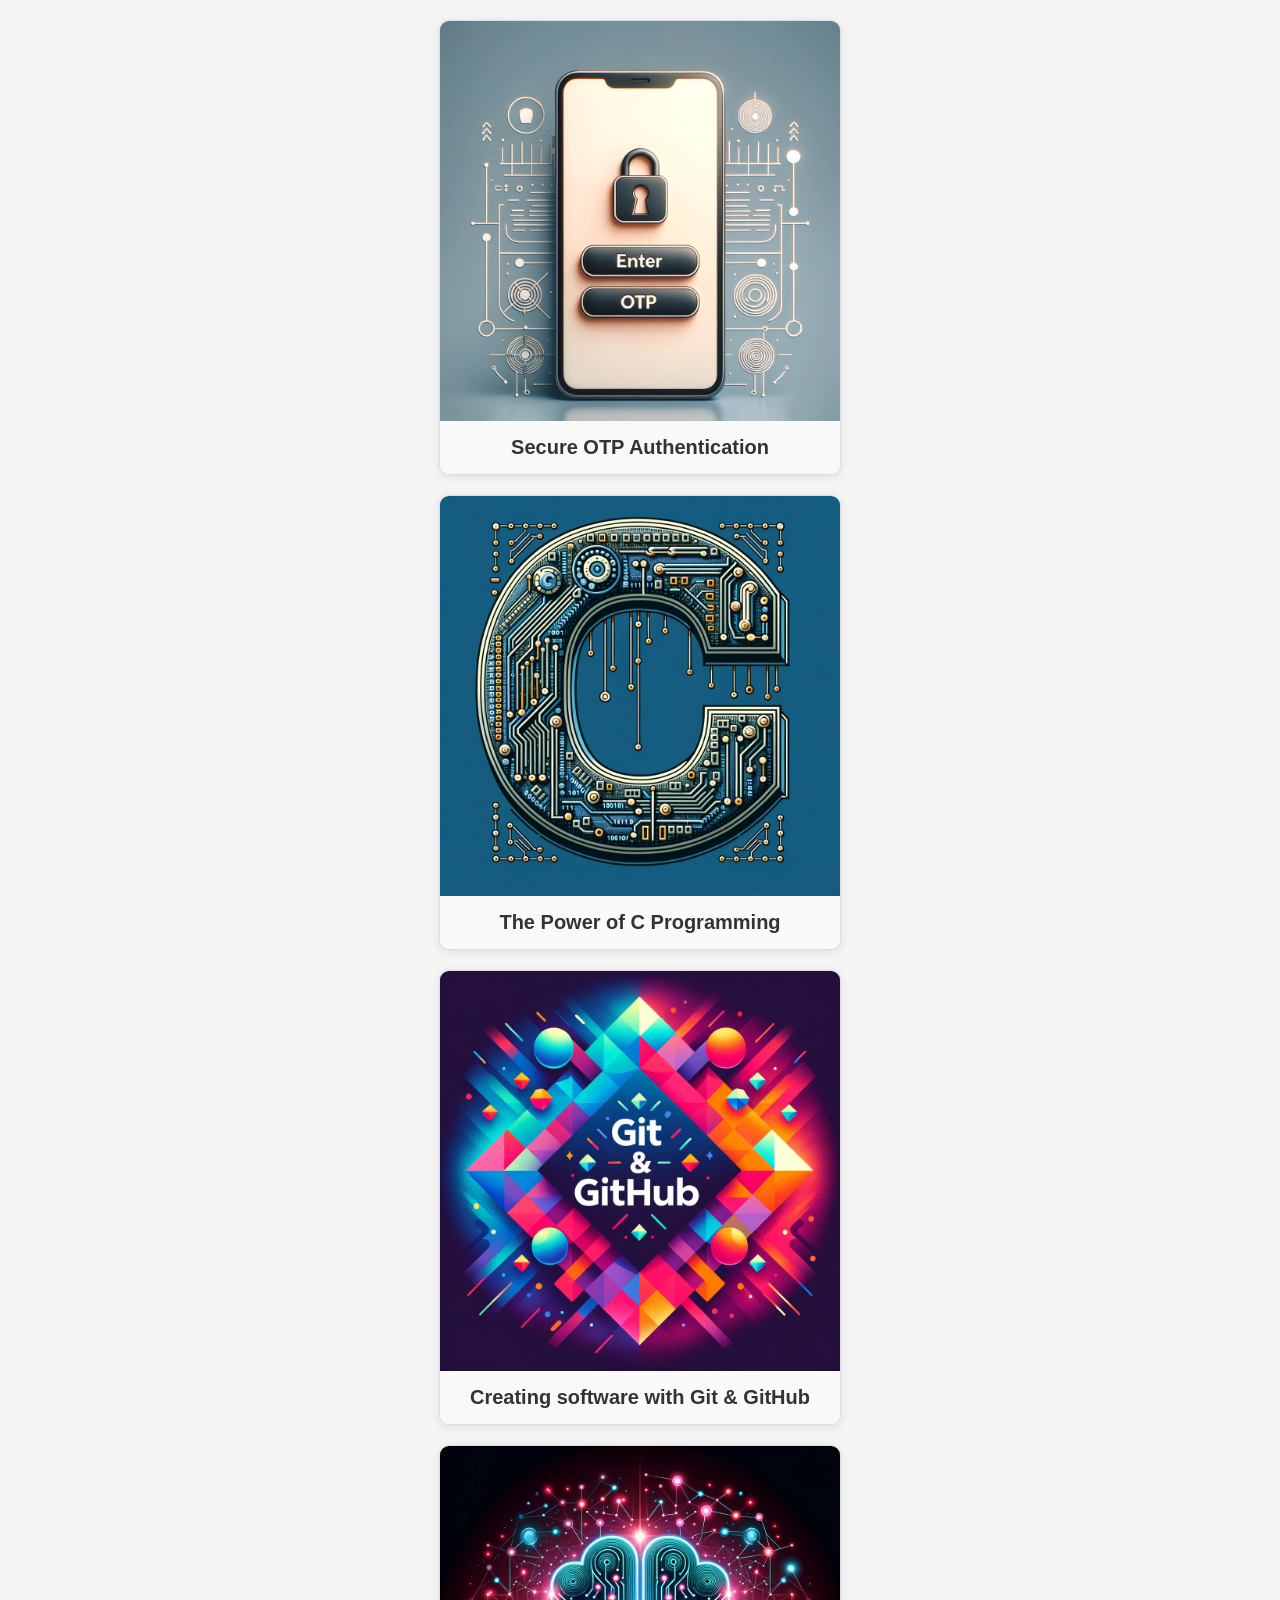
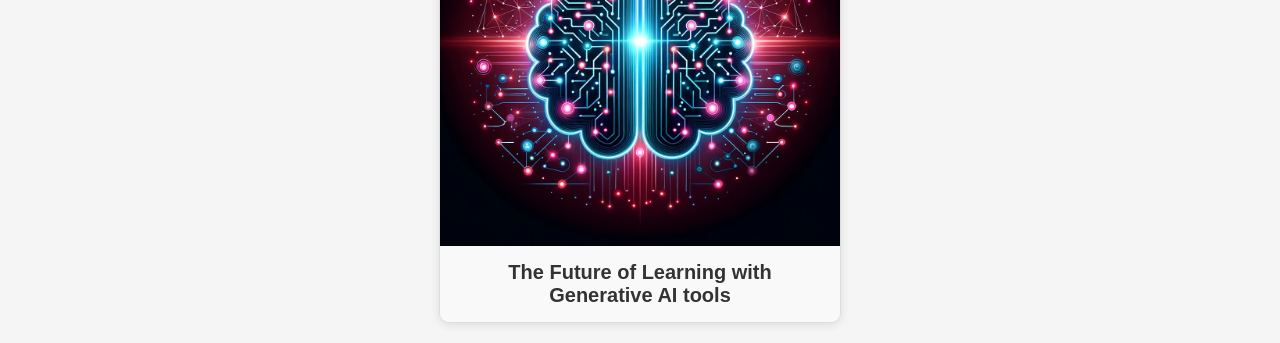
==== docs/index.html @ 2ae72584 "for presentation" ====
<!DOCTYPE html>
<html lang="en">
<head>
    <meta charset="UTF-8">
    <meta name="viewport" content="width=device-width, initial-scale=1.0">
    <title>Main Page</title>
    <link rel="stylesheet" href="styles.css">
</head>
<body>
    <div class="section" onclick="location.href='otp.html'">
        <img src="assets/otp.jpg" alt="OTP Image">
        <h2>Secure OTP Authentication</h2>
    </div>
    <div class="section" onclick="location.href='c_lang.html'">
        <img src="assets/c.jpg" alt="C Language Image">
        <h2>The Power of C Programming</h2>
    </div>
    <div class="section" onclick="location.href='git_github.html'">
        <img src="assets/git-github.jpg" alt="Git & GitHub Image">
        <h2>Creating software with Git & GitHub</h2>
    </div>
    <div class="section" onclick="location.href='gen_ai_tools.html'">
        <img src="assets/gen-ai.jpg" alt="Generative AI Image">
        <h2>The Future of Learning with Generative AI tools</h2>
    </div>
</body>
</html>
---- docs/styles.css ----
body {
    font-family: Arial, sans-serif;
    margin: 0;
    padding: 0;
}

.section {
    width: 100%;
    max-width: 400px;
    margin: 20px auto;
    border: 1px solid #ddd;
    border-radius: 10px;
    overflow: hidden;
    cursor: pointer;
    box-shadow: 0 2px 10px rgba(0, 0, 0, 0.1);
}

.section img {
    width: 100%;
    height: auto;
    display: block;
}

.section h2 {
    font-size: 20px;
    padding: 15px;
    margin: 0;
    background-color: #f9f9f9;
    text-align: center;
}

.content-wrapper {
    max-width: 800px;
    margin: 40px auto;
    padding: 20px;
    border: 1px solid #ddd;
    border-radius: 10px;
    box-shadow: 0 2px 10px rgba(0, 0, 0, 0.1);
}

.top-image {
    width: 100%;
    height: auto;
    display: block;
    margin-bottom: 20px;
}

h1 {
    font-size: 24px;
    margin-bottom: 20px;
    text-align: center;
}

.step {
    margin-bottom: 20px;
}

.step h2 {
    font-size: 20px;
    margin-bottom: 10px;
}

.step p {
    margin: 0;
}

a {
    color: #007BFF;
    text-decoration: none;
}

a:hover {
    text-decoration: underline;
}

body {
    font-family: Arial, sans-serif;
    margin: 0;
    padding: 0;
    background-color: #f4f4f4;
    color: #333;
}

.header-image {
    display: block;
    width: 100%;
    max-height: 200px;
    object-fit: cover;
    margin-bottom: 20px;
}

h1 {
    text-align: center;
    background-color: #333;
    color: #fff;
    padding: 10px 0;
    margin-bottom: 20px;
}

.exercise-table {
    width: 80%;
    margin: 0 auto;
    border-collapse: collapse;
    box-shadow: 0 0 20px rgba(0, 0, 0, 0.1);
}

.exercise-table td {
    padding: 15px;
    border: 1px solid #ddd;
    background-color: #fff;
}

.exercise-table td a {
    text-decoration: none;
    color: #007BFF;
    margin-right: 10px;
    padding: 5px 10px;
    border: 1px solid #007BFF;
    border-radius: 5px;
    transition: background-color 0.3s;
}

.exercise-table td a:hover {
    background-color: #007BFF;
    color: #fff;
}

/* ----- Start of C Programming Fundamentals Styles ----- */
body {
    font-family: Arial, sans-serif;
    background-color: #f5f5f5;
    margin: 0;
    padding: 0;
}

.header-image {
    width: 100%;
    max-height: 300px;
    object-fit: cover;
}

h1 {
    text-align: center;
    background-color: #4CAF50;
    color: white;
    padding: 10px 0;
    margin: 0;
}

.exercise-table {
    width: 90%;
    max-width: 800px;
    margin: 20px auto;
    border-collapse: collapse;
}

.exercise-table td {
    background-color: #ffffff;
    padding: 10px;
    border: 1px solid #dddddd;
}

.exercise-table a {
    color: #007BFF;
    text-decoration: none;
    margin-right: 10px;
}

.exercise-table a:hover {
    text-decoration: underline;
}
/* ----- End of C Programming Fundamentals Styles ----- */

/* ----- Start of GitHub Guide Styles ----- */

.header-image {
    width: 80px;
    display: block;
    margin: 20px auto;
}

h1 {
    text-align: center;
    background-color: #24292e;
    color: white;
    padding: 10px 0;
    margin: 0;
    font-size: 24px;
}

.content-container {
    width: 90%;
    max-width: 800px;
    margin: 30px auto;
    background-color: #ffffff;
    padding: 20px;
    box-shadow: 0 2px 4px rgba(0, 0, 0, 0.1);
}

.guide-steps {
    list-style-type: decimal;
    padding-left: 20px;
}

.guide-steps li {
    margin-bottom: 20px;
}

.guide-steps h2 {
    color: #24292e;
    font-size: 20px;
    margin-top: 0;
}

.guide-steps p {
    font-size: 16px;
}

.guide-steps a {
    color: #007BFF;
    text-decoration: none;
}

.guide-steps a:hover {
    text-decoration: underline;
}

/* ----- End of GitHub Guide Styles ----- */

/* ----- Start of Generative AI Tools Styles ----- */

h1 {
    text-align: center;
    background-color: #4CAF50;
    color: white;
    padding: 15px 0;
    margin: 0;
    font-size: 26px;
}

.content-container {
    width: 90%;
    max-width: 900px;
    margin: 30px auto;
    background-color: #ffffff;
    padding: 25px;
    box-shadow: 0 2px 6px rgba(0, 0, 0, 0.1);
}

.use-case {
    margin-bottom: 30px;
}

.use-case h2 {
    color: #4CAF50;
    font-size: 22px;
    margin-top: 0;
}

.use-case p {
    font-size: 17px;
    line-height: 1.5;
    margin: 15px 0;
}

.use-case a {
    color: #007BFF;
    text-decoration: none;
}

.use-case a:hover {
    text-decoration: underline;
}

/* ----- End of Generative AI Tools Styles ----- */
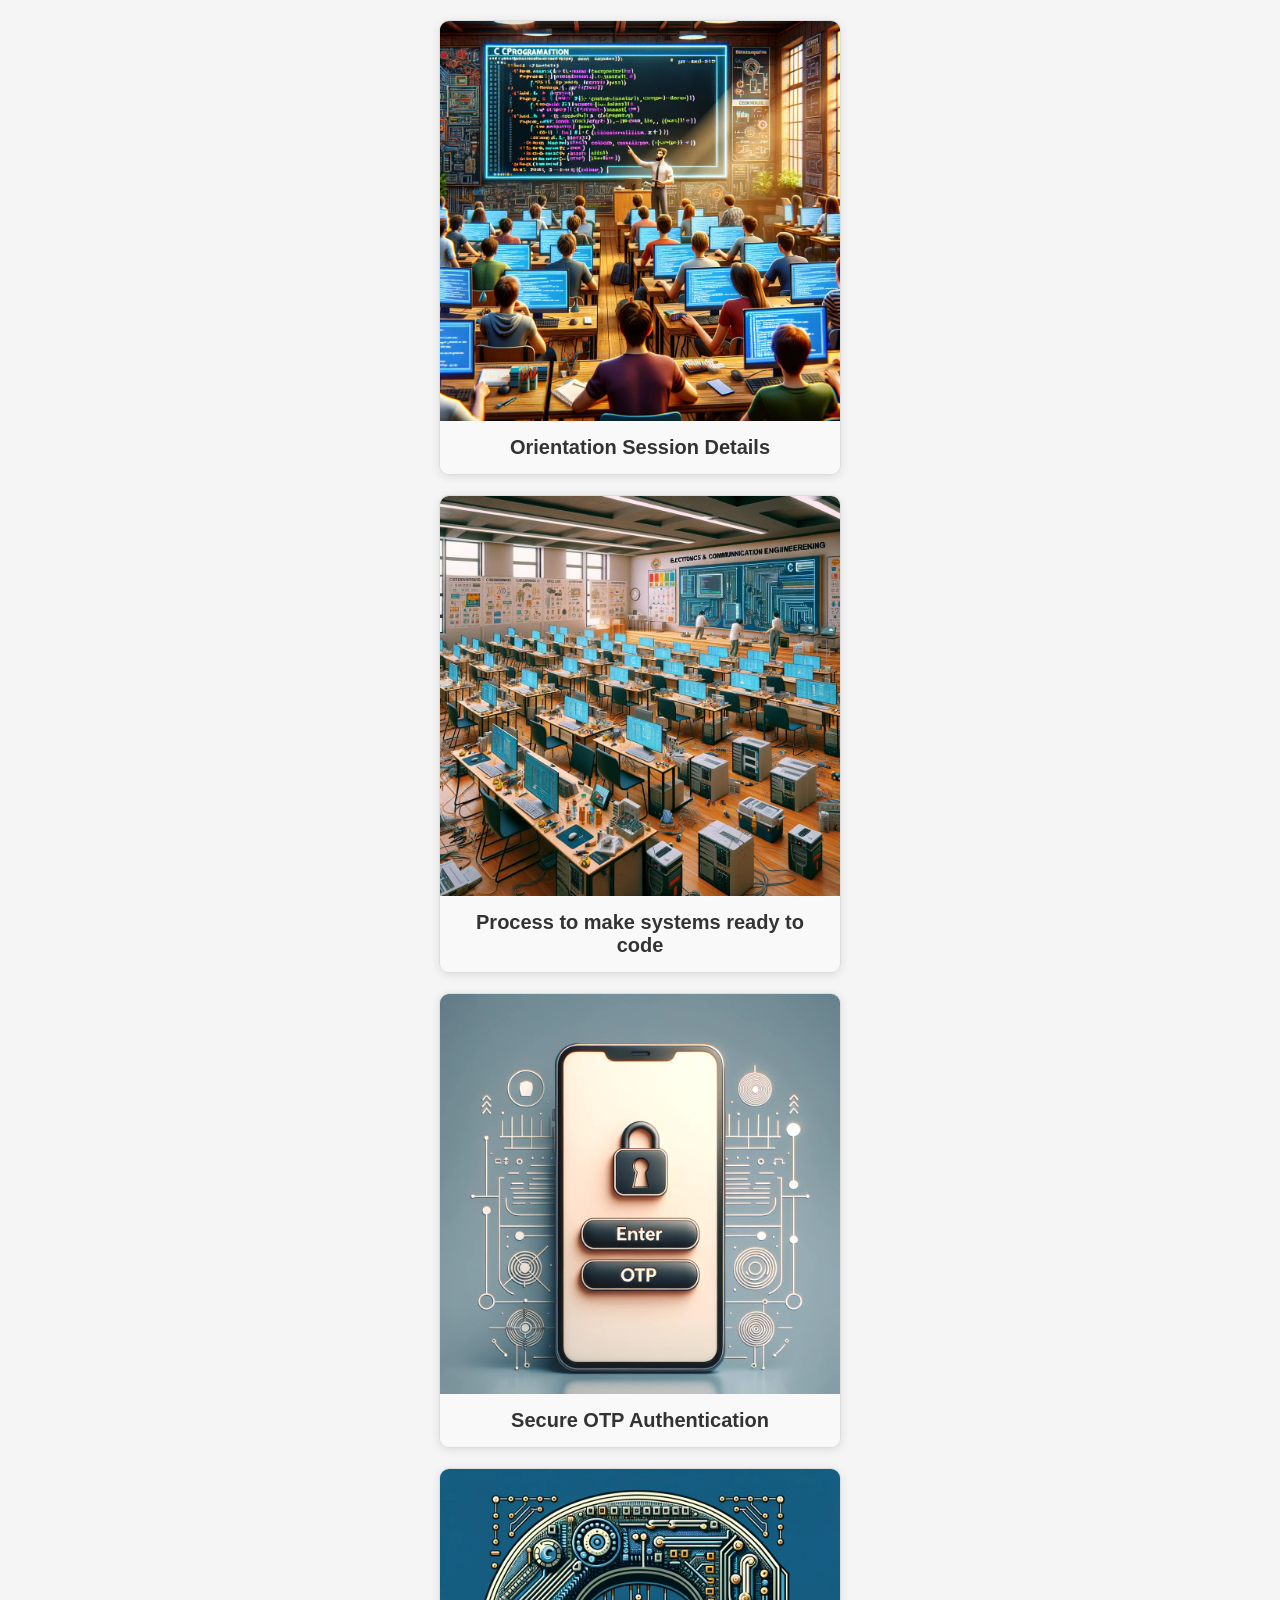
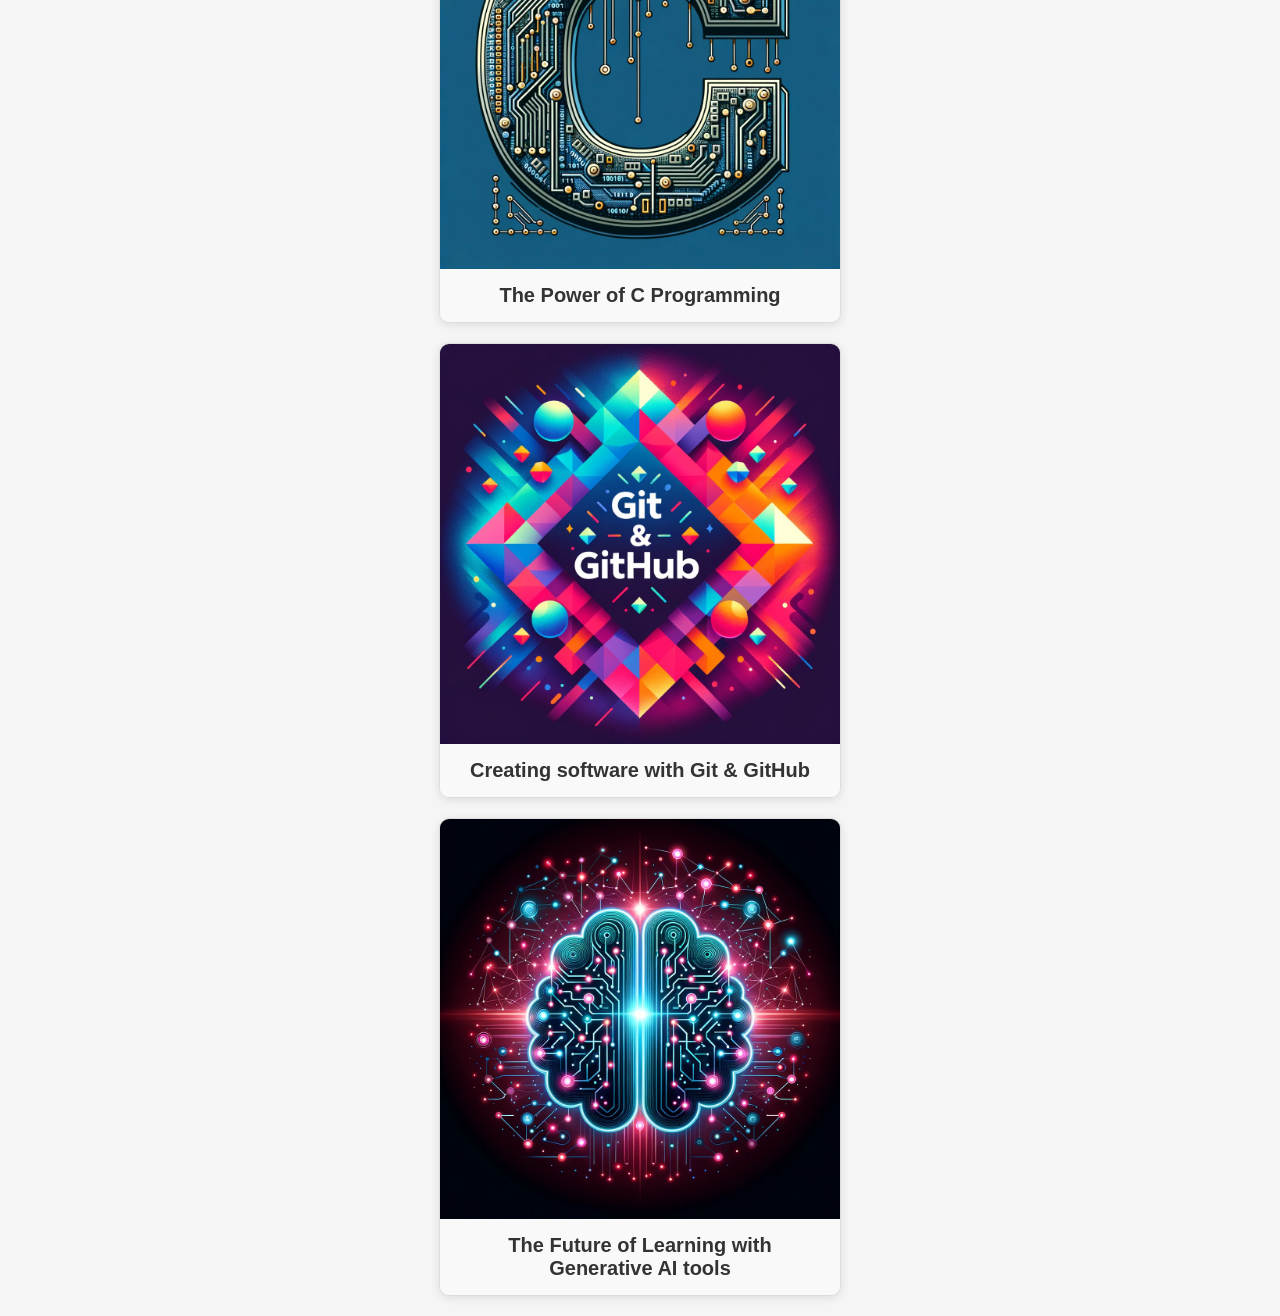
==== commit 3c28e116: "orientation and setup details" ====
--- a/docs/index.html
+++ b/docs/index.html
@@ -7,6 +7,14 @@
     <link rel="stylesheet" href="styles.css">
 </head>
 <body>
+    <div class="section" onclick="location.href='assets/pdfs/orientation.pdf'">
+        <img src="assets/orientation.jpg" alt="Orientation Session">
+        <h2>Orientation Session Details</h2>
+    </div>
+    <div class="section" onclick="location.href='assets/pdfs/setup.pdf'">
+        <img src="assets/setup.jpg" alt="Setup">
+        <h2>Process to make systems ready to code</h2>
+    </div>
     <div class="section" onclick="location.href='otp.html'">
         <img src="assets/otp.jpg" alt="OTP Image">
         <h2>Secure OTP Authentication</h2>
